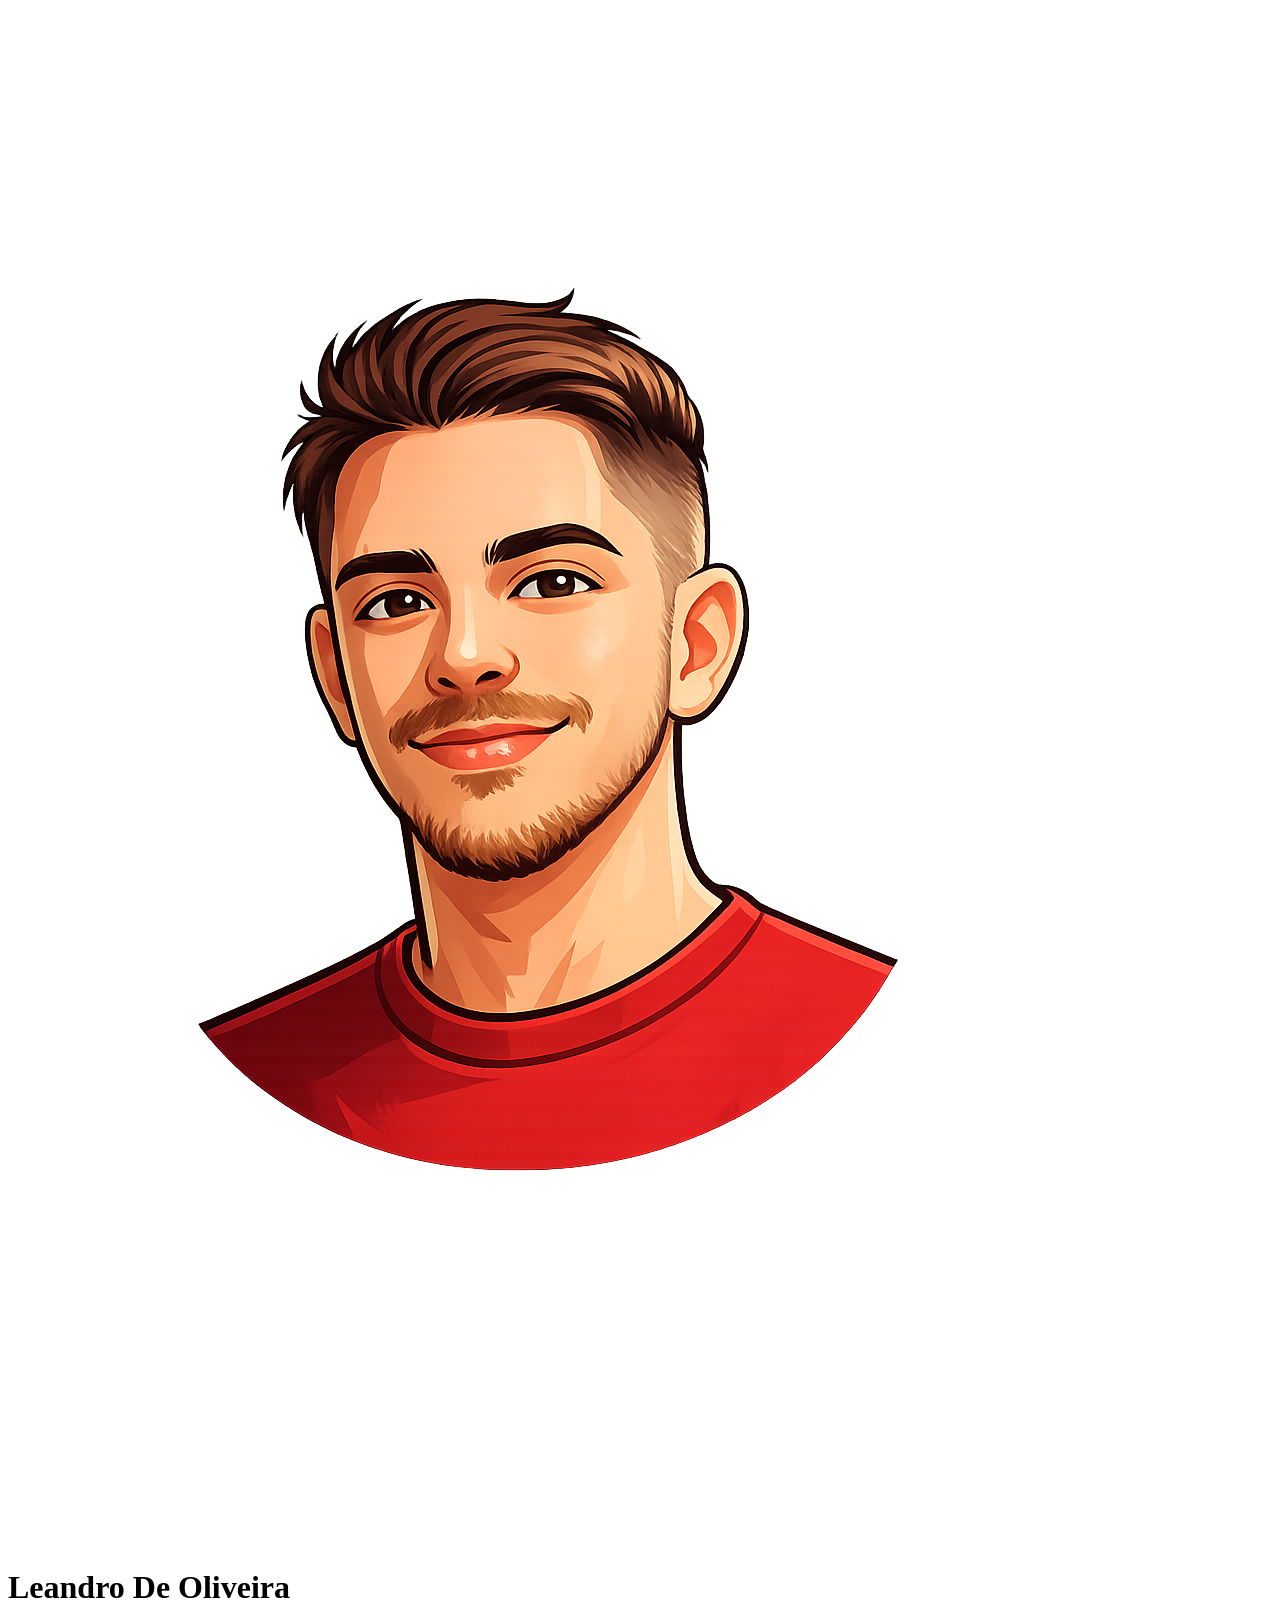
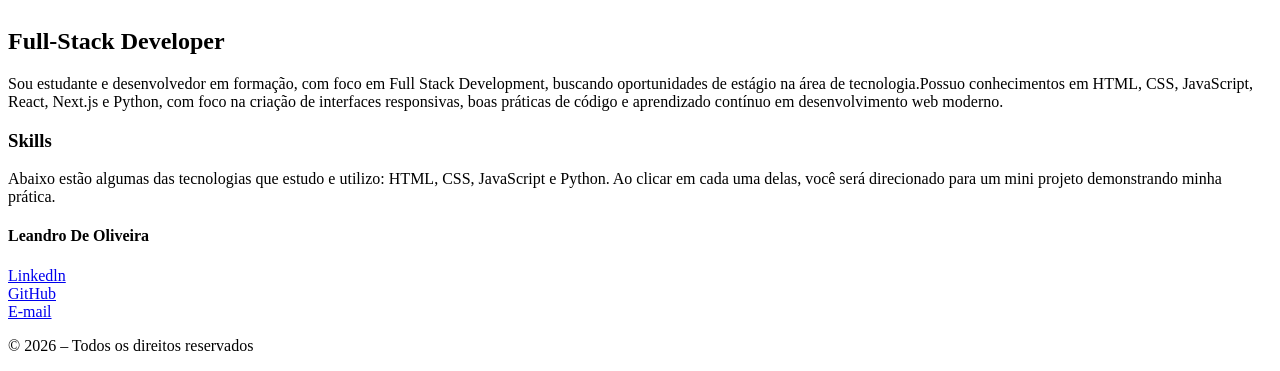
==== index.html @ 16f10064 "Update and rename projeto02.html to index.html" ====
<!DOCTYPE html>
<html lang="pt-br">

<head>
    <meta charset="UTF-8">
    <meta name="viewport" content="width=device-width, initial-scale=1.0">
    <title>PortFólio</title>
    <link rel="stylesheet" href="/assests/css/style3.css">
</head>

<body>
    <header class="header-container">
        <div class="header">
            <div class="container-img">
                <img src="ChatGPT Image 24 de fev. de 2026, 22_32_40.png" alt="">
            </div>
            <div class="container-name">
                <h1>Leandro De Oliveira</h1>
                <h2>Full-Stack Developer</h2>
                <p>Sou estudante e desenvolvedor em formação, com foco em Full Stack Development, buscando oportunidades de estágio na área de tecnologia.Possuo conhecimentos em  HTML, CSS, JavaScript, React, Next.js e Python, com foco na criação de interfaces responsivas, boas práticas de código e aprendizado contínuo em desenvolvimento web moderno.
                </p>
                
            </div>
        </div>
    </header>

    <section>
        <main>
            <div class="Skill-name">
                <h3>Skills</h3>
                <p>Abaixo estão algumas das tecnologias que estudo e utilizo: HTML, CSS, JavaScript e Python. Ao clicar em cada uma delas, você será direcionado para um mini projeto demonstrando minha prática.</p>
            </div>
            <div class="skills-area">
                <div class="skill-card1">
                    <a href="https://leandrocosta18.github.io/projeto-android/"></a>
                </div>
                <div class="skill-card2">
                    <a href="https://leandrocosta18.github.io/Projeto-de-Login/"></a>
                </div>
                <div class="skill-card3">
                    <a href="https://leandrocosta18.github.io/projeto-site-pizza/"></a>
                </div>
                <div class="skill-card4">
                    <a href="https://www.linkedin.com/posts/leandro-oliveira-128516284_python-primeiraversaeto-aprendizado-activity-7409287300423122944-4GWQ?utm_source=share&utm_medium=member_desktop&rcm=ACoAAEUhtjABUluEQGlKrKR9ZvquQgxuWySPNIc"></a>
                </div> 
                
            </div>
        </main>
    </section>
    <footer class="footer-area">
        <h4>Leandro De Oliveira</h4>
        <div class="area-social">
            <nav>
                <a href="https://www.linkedin.com/in/leandro-oliveira-128516284/">Linkedln </a>
            </nav>
            <nav>
                <a href="https://github.com/leandrocosta18">GitHub </a>
            </nav>
            <nav>
                <a href="mailto:leandrooliveiracosta2001@gmail.com">E-mail </a>
            </nav>

            
        </div>
        <p class="text">© 2026 – Todos os direitos reservados</p>
    </footer>
</body>

</html>
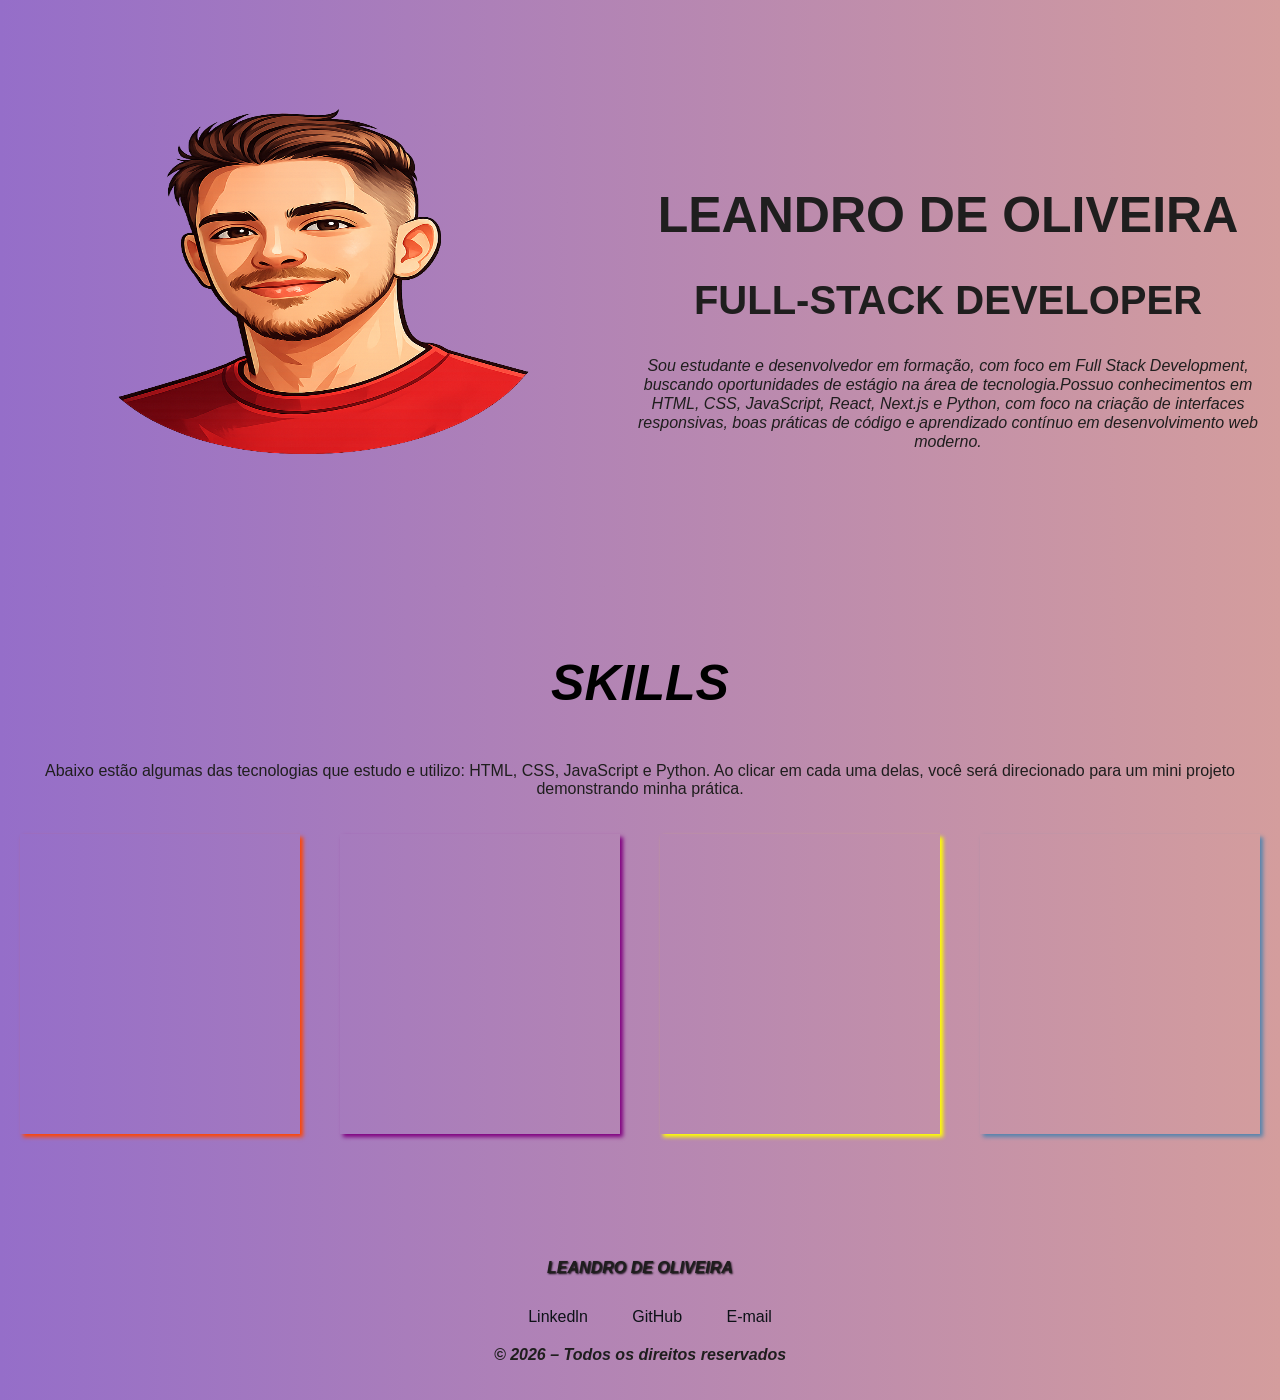
==== commit b5362026: "Update index.html" ====
--- a/index.html
+++ b/index.html
@@ -5,7 +5,7 @@
     <meta charset="UTF-8">
     <meta name="viewport" content="width=device-width, initial-scale=1.0">
     <title>PortFólio</title>
-    <link rel="stylesheet" href="/assests/css/style3.css">
+    <link rel="stylesheet" href="style3.css">
 </head>
 
 <body>
--- a/style3.css
+++ b/style3.css
@@ -0,0 +1,287 @@
+@import url('https://fonts.googleapis.com/css2?family=Bricolage+Grotesque:opsz,wght@12..96,200..800&display=swap');
+
+
+body {
+    margin: 0px;
+    padding: 0px;
+    font-family: "Bricolage Grotesque", sans-serif;
+    color: rgb(31, 30, 30);
+    background: linear-gradient(to left, rgb(212, 157, 157), rgb(149, 110, 201))
+}
+
+.header-container {
+    width: 100%;
+    display: flex;
+    justify-content: center;
+    align-items: center;
+    flex-wrap: wrap;
+
+}
+
+.header {
+    display: flex;
+    justify-content: space-around;
+    align-items: center;
+    gap: 16px;
+
+}
+
+.container-img img {
+    width: 600px;
+    height: 600px;
+}
+
+h1 {
+    text-align: center;
+    font-size: 50px;
+    text-transform: uppercase;
+}
+
+h2 {
+    text-align: center;
+    font-size: 40px;
+    text-transform: uppercase;
+}
+
+.container-name p {
+    max-width: 650px;
+    margin: 0;
+    font-style: italic;
+    text-align: center;
+    line-height: 1.8;
+    line-height: 19px;
+}
+
+.social-media a {
+    text-decoration: none;
+    color: rgb(11, 11, 11);
+    font-weight: bold;
+    padding: 10px;
+    display: flex;
+    justify-content: center;
+    align-items: center;
+    border: 10px solid black;
+    margin: 5px;
+    border-radius: 5px;
+}
+
+.link:hover {
+    background-color: #0A66C2;
+    color: white;
+}
+
+.git:hover {
+    background-color: #0D1117;
+    color: white;
+}
+
+
+.skills-area {
+    display: flex;
+    justify-content: center;
+    flex-wrap: wrap;
+
+}
+
+.skill-name {
+    display: flex;
+    justify-content: center;
+    align-items: center;
+}
+
+
+
+.skill-card2 {
+    display: grid;
+    grid-template-columns: 280px;
+    gap: 20px;
+    height: 300px;
+    margin: 20px;
+    background-image: url(/assests/imagens/36811583-my-css-for-websites-without-a-framework.png);
+    background-position: center;
+    background-repeat: no-repeat;
+    background-size: cover;
+    box-shadow: 3px 3px 4px purple;
+}
+
+.skill-card1 {
+    display: grid;
+    grid-template-columns: 280px;
+    gap: 20px;
+    height: 300px;
+    margin: 20px;
+    background-image: url(/assests/imagens/6wjOcf.webp);
+    background-position: center;
+    background-repeat: no-repeat;
+    background-size: cover;
+    box-shadow: 3px 3px 4px orangered;
+
+
+}
+
+.skill-card4 {
+    display: grid;
+    grid-template-columns: 280px;
+    gap: 20px;
+    height: 300px;
+    margin: 20px;
+    background-image: url(/assests/imagens/ab3e593e0b1fc6efec8d662ab5c70741.jpg);
+    background-position: center;
+    background-repeat: no-repeat;
+    background-size: cover;
+    box-shadow: 3px 3px 4px #5584AE;
+
+}
+
+.skill-card3 {
+    display: grid;
+    grid-template-columns: 280px;
+    gap: 20px;
+    height: 300px;
+    margin: 20px;
+    background-image: url(/assests/imagens/R.jpeg);
+    background-position: center;
+    background-repeat: no-repeat;
+    background-size: cover;
+    box-shadow: 3px 3px 4px yellow;
+}
+
+.skill-card1 { /* fazer a imagem dar uma leve leantada*/
+  transition: 0.3s;
+}
+
+.skill-card1:hover {
+  transform: translateY(-6px) scale(1.03);
+}
+
+.skill-card2 {
+  transition: 0.3s;
+}
+
+.skill-card2:hover { 
+  transform: translateY(-6px) scale(1.03);
+}
+
+.skill-card3 {
+  transition: 0.3s;
+}
+
+.skill-card3:hover {
+  transform: translateY(-6px) scale(1.03);
+}
+
+.skill-card4 {
+  transition: 0.3s;
+}
+
+.skill-card4:hover {
+  transform: translateY(-6px) scale(1.03);
+}
+
+.Skill-name h3 {
+    text-align: center;
+    text-transform: uppercase;
+    font-size: 50px;
+    color: black;
+    font-style: italic;
+
+}
+
+p {
+    text-align: center;
+}
+
+.skill-card1,
+.skill-card2,
+.skill-card3,
+.skill-card4 {
+    cursor: pointer;
+}
+
+.footer-area {
+    display: flex;
+    flex-direction: column;
+    justify-content: center;
+    align-items: center;
+    margin-top: 50px;
+    padding: 20px 10px;
+    
+}
+
+.footer-area h4 {
+    margin-top: 35px;
+    text-transform: uppercase;
+    font-style: italic;
+    text-shadow: 1px 1px 2px black;
+}
+
+
+
+.area-social nav {
+   display: inline-block;
+   margin: 10px;
+
+}
+
+.area-social a {
+    text-decoration: none;
+    margin-left: 20px;
+    color: #0D1117;
+}
+
+.area-social a:hover {
+    border: 10px solid #2c64b7;
+    background-color: #2c64b7;
+    color: white;
+    border-radius: 10px;
+    
+}
+
+.text  {
+    display: flex;
+    justify-content: center;
+    align-items: center;
+    font-weight: 700;
+    font-style: italic;
+    margin-top: 10px;
+}
+
+.area-social {
+  transition: 0.3s;
+}
+
+.area-social:hover {
+  transform: translateY(-6px) scale(1.03);
+}
+
+@media (max-width: 768px) {
+
+    .header-container {
+        flex-direction: row;
+        text-align: center;
+    }
+
+    .skill-name {
+        flex-wrap: wrap;
+
+    }
+
+    .header {
+        flex-direction: column;
+        text-align: center;
+
+
+    }
+    h1 {
+        font-size: 28px;
+    }
+
+    h2 {
+        font-size: 20px;
+    }
+
+    .skills img {
+        width: 120px;
+    }
+
+}
